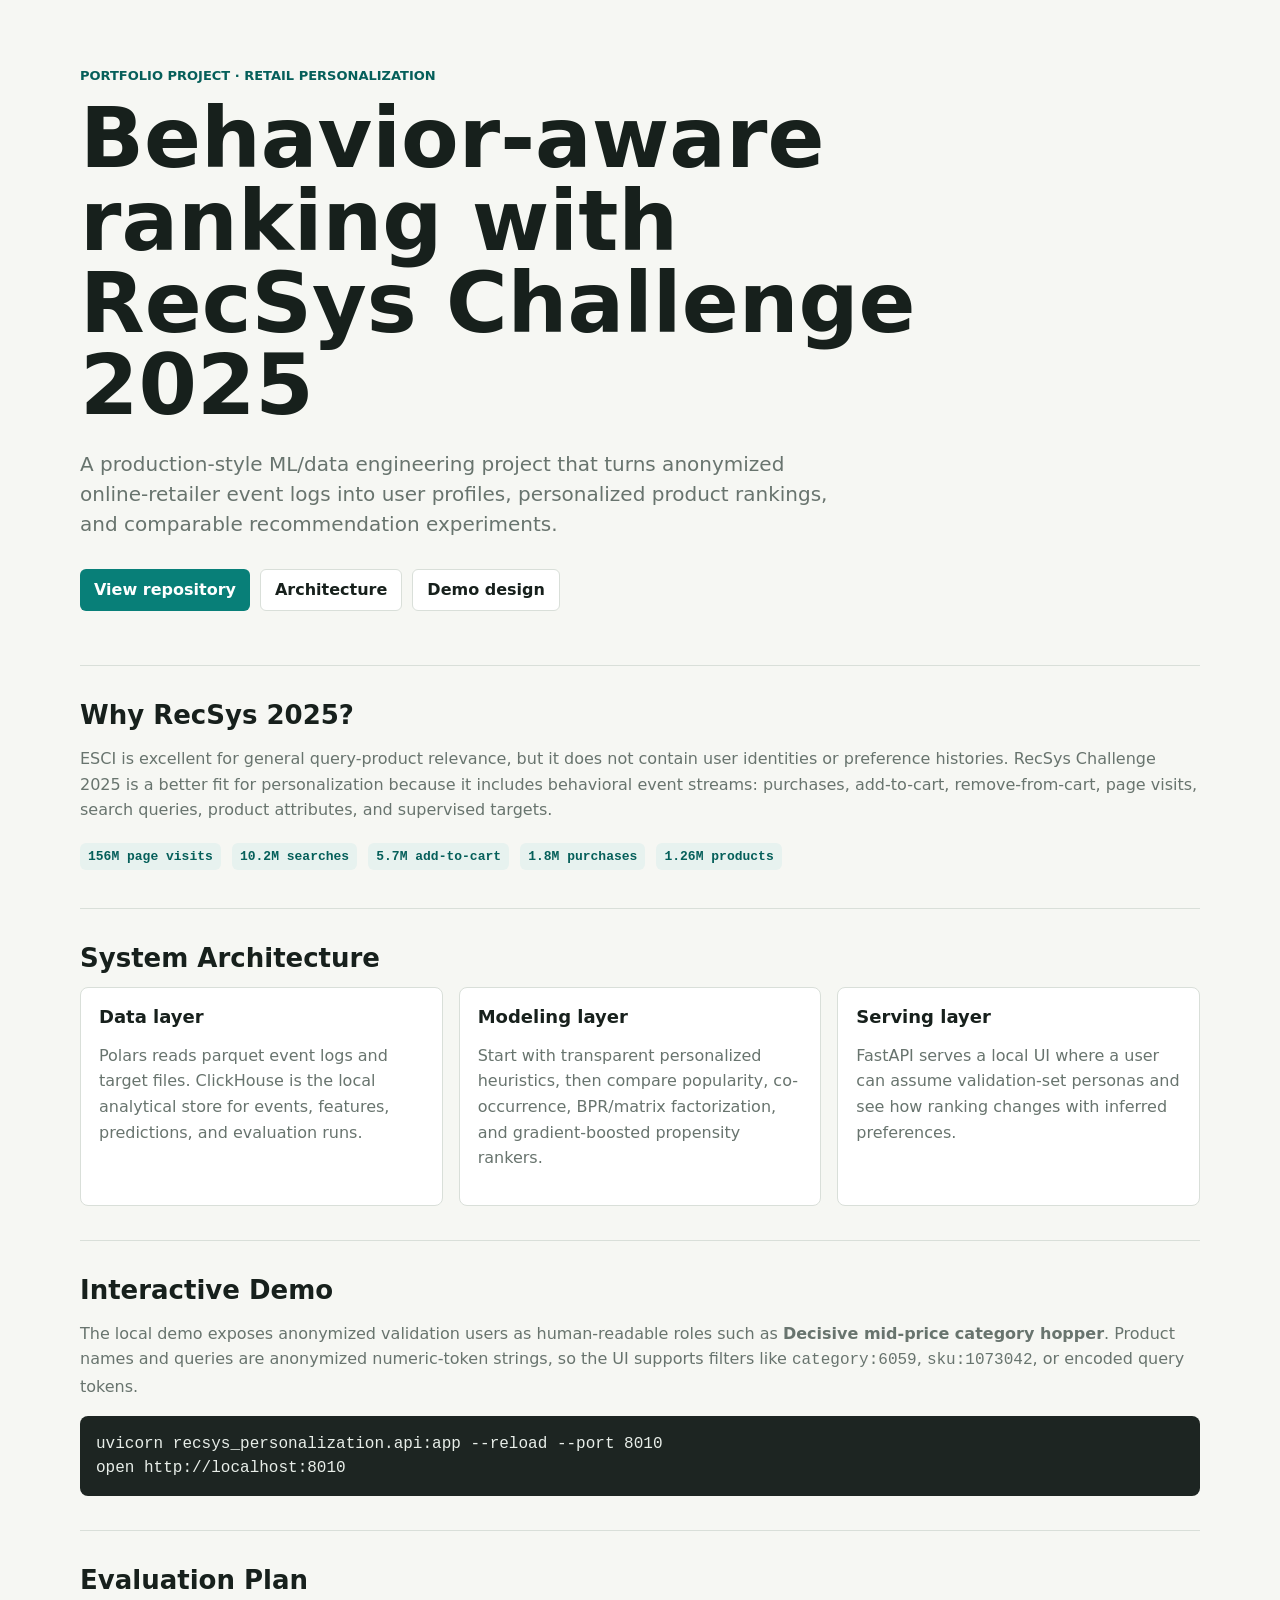
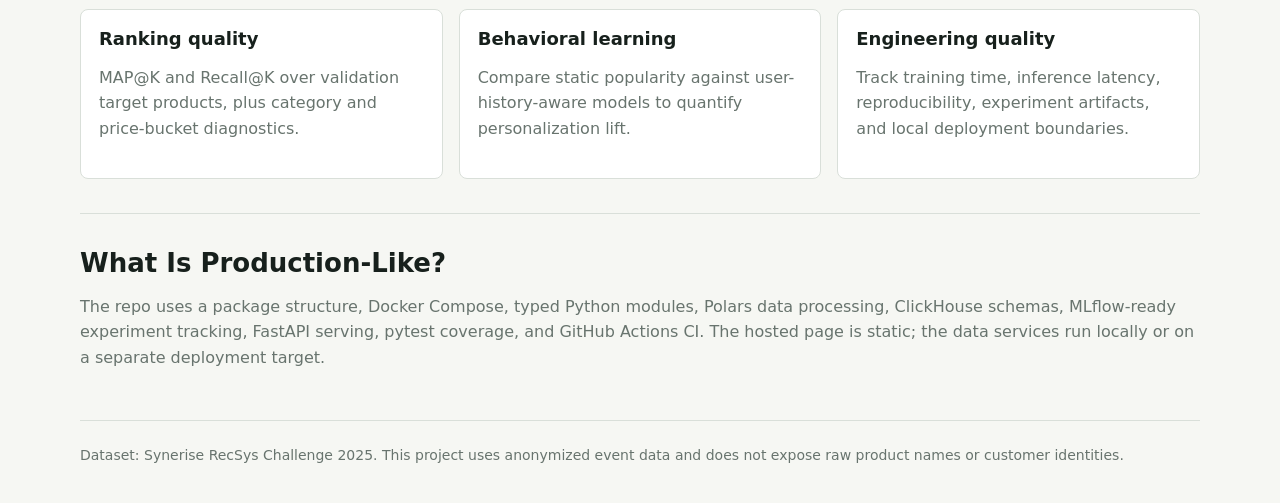
==== docs/index.html @ 31f0bd6b "Initial RecSys 2025 personalization project" ====
<!doctype html>
<html lang="en">
  <head>
    <meta charset="utf-8" />
    <meta name="viewport" content="width=device-width, initial-scale=1" />
    <title>RecSys 2025 Behavioral Personalization</title>
    <style>
      :root {
        color-scheme: light;
        --bg: #f6f7f3;
        --ink: #17201c;
        --muted: #68746e;
        --line: #d9dfd9;
        --panel: #ffffff;
        --accent: #087f78;
        --accent-dark: #055f5a;
        --soft: #e7f2ef;
      }

      * { box-sizing: border-box; }

      body {
        margin: 0;
        background: var(--bg);
        color: var(--ink);
        font-family: Inter, ui-sans-serif, system-ui, -apple-system, BlinkMacSystemFont, "Segoe UI", sans-serif;
      }

      main {
        width: min(1120px, calc(100vw - 40px));
        margin: 0 auto;
      }

      .hero {
        min-height: 74vh;
        display: grid;
        align-content: center;
        padding: 56px 0 44px;
        border-bottom: 1px solid var(--line);
      }

      .eyebrow {
        margin: 0 0 10px;
        color: var(--accent-dark);
        font-size: 13px;
        font-weight: 800;
        text-transform: uppercase;
      }

      h1 {
        max-width: 850px;
        margin: 0;
        font-size: clamp(42px, 7vw, 84px);
        line-height: 0.98;
      }

      .lede {
        max-width: 760px;
        margin: 22px 0 0;
        color: var(--muted);
        font-size: 20px;
        line-height: 1.5;
      }

      .actions {
        display: flex;
        flex-wrap: wrap;
        gap: 10px;
        margin-top: 30px;
      }

      a.button {
        display: inline-flex;
        align-items: center;
        min-height: 42px;
        padding: 0 14px;
        border-radius: 6px;
        background: var(--accent);
        color: white;
        font-weight: 800;
        text-decoration: none;
      }

      a.button.secondary {
        border: 1px solid var(--line);
        background: var(--panel);
        color: var(--ink);
      }

      section {
        padding: 34px 0;
        border-bottom: 1px solid var(--line);
      }

      h2 {
        margin: 0 0 14px;
        font-size: 26px;
      }

      p, li {
        color: var(--muted);
        line-height: 1.6;
      }

      .grid {
        display: grid;
        grid-template-columns: repeat(3, minmax(0, 1fr));
        gap: 16px;
      }

      .card {
        min-height: 170px;
        padding: 18px;
        border: 1px solid var(--line);
        border-radius: 8px;
        background: var(--panel);
      }

      .card h3 {
        margin: 0 0 8px;
        font-size: 18px;
      }

      .metric {
        display: inline-block;
        margin: 4px 6px 4px 0;
        padding: 6px 8px;
        border-radius: 6px;
        background: var(--soft);
        color: var(--accent-dark);
        font-family: ui-monospace, SFMono-Regular, Menlo, Consolas, monospace;
        font-size: 13px;
        font-weight: 800;
      }

      pre {
        overflow: auto;
        margin: 0;
        padding: 16px;
        border-radius: 8px;
        background: #1d2522;
        color: #e8eee9;
        line-height: 1.5;
      }

      code {
        font-family: ui-monospace, SFMono-Regular, Menlo, Consolas, monospace;
      }

      footer {
        padding: 26px 0 42px;
        color: var(--muted);
        font-size: 14px;
      }

      @media (max-width: 850px) {
        main { width: min(100vw - 24px, 1120px); }
        .hero { min-height: auto; }
        .grid { grid-template-columns: 1fr; }
      }
    </style>
  </head>
  <body>
    <main>
      <section class="hero">
        <p class="eyebrow">Portfolio project · retail personalization</p>
        <h1>Behavior-aware ranking with RecSys Challenge 2025</h1>
        <p class="lede">
          A production-style ML/data engineering project that turns anonymized online-retailer event logs into user profiles,
          personalized product rankings, and comparable recommendation experiments.
        </p>
        <div class="actions">
          <a class="button" href="https://github.com/dansok/recsys-2025-personalization">View repository</a>
          <a class="button secondary" href="#architecture">Architecture</a>
          <a class="button secondary" href="#demo">Demo design</a>
        </div>
      </section>

      <section>
        <h2>Why RecSys 2025?</h2>
        <p>
          ESCI is excellent for general query-product relevance, but it does not contain user identities or preference
          histories. RecSys Challenge 2025 is a better fit for personalization because it includes behavioral event streams:
          purchases, add-to-cart, remove-from-cart, page visits, search queries, product attributes, and supervised targets.
        </p>
        <div>
          <span class="metric">156M page visits</span>
          <span class="metric">10.2M searches</span>
          <span class="metric">5.7M add-to-cart</span>
          <span class="metric">1.8M purchases</span>
          <span class="metric">1.26M products</span>
        </div>
      </section>

      <section id="architecture">
        <h2>System Architecture</h2>
        <div class="grid">
          <div class="card">
            <h3>Data layer</h3>
            <p>Polars reads parquet event logs and target files. ClickHouse is the local analytical store for events, features, predictions, and evaluation runs.</p>
          </div>
          <div class="card">
            <h3>Modeling layer</h3>
            <p>Start with transparent personalized heuristics, then compare popularity, co-occurrence, BPR/matrix factorization, and gradient-boosted propensity rankers.</p>
          </div>
          <div class="card">
            <h3>Serving layer</h3>
            <p>FastAPI serves a local UI where a user can assume validation-set personas and see how ranking changes with inferred preferences.</p>
          </div>
        </div>
      </section>

      <section id="demo">
        <h2>Interactive Demo</h2>
        <p>
          The local demo exposes anonymized validation users as human-readable roles such as
          <strong>Decisive mid-price category hopper</strong>. Product names and queries are anonymized numeric-token
          strings, so the UI supports filters like <code>category:6059</code>, <code>sku:1073042</code>, or encoded query tokens.
        </p>
        <pre><code>uvicorn recsys_personalization.api:app --reload --port 8010
open http://localhost:8010</code></pre>
      </section>

      <section>
        <h2>Evaluation Plan</h2>
        <div class="grid">
          <div class="card">
            <h3>Ranking quality</h3>
            <p>MAP@K and Recall@K over validation target products, plus category and price-bucket diagnostics.</p>
          </div>
          <div class="card">
            <h3>Behavioral learning</h3>
            <p>Compare static popularity against user-history-aware models to quantify personalization lift.</p>
          </div>
          <div class="card">
            <h3>Engineering quality</h3>
            <p>Track training time, inference latency, reproducibility, experiment artifacts, and local deployment boundaries.</p>
          </div>
        </div>
      </section>

      <section>
        <h2>What Is Production-Like?</h2>
        <p>
          The repo uses a package structure, Docker Compose, typed Python modules, Polars data processing, ClickHouse schemas,
          MLflow-ready experiment tracking, FastAPI serving, pytest coverage, and GitHub Actions CI. The hosted page is static;
          the data services run locally or on a separate deployment target.
        </p>
      </section>

      <footer>
        Dataset: Synerise RecSys Challenge 2025. This project uses anonymized event data and does not expose raw product names or customer identities.
      </footer>
    </main>
  </body>
</html>
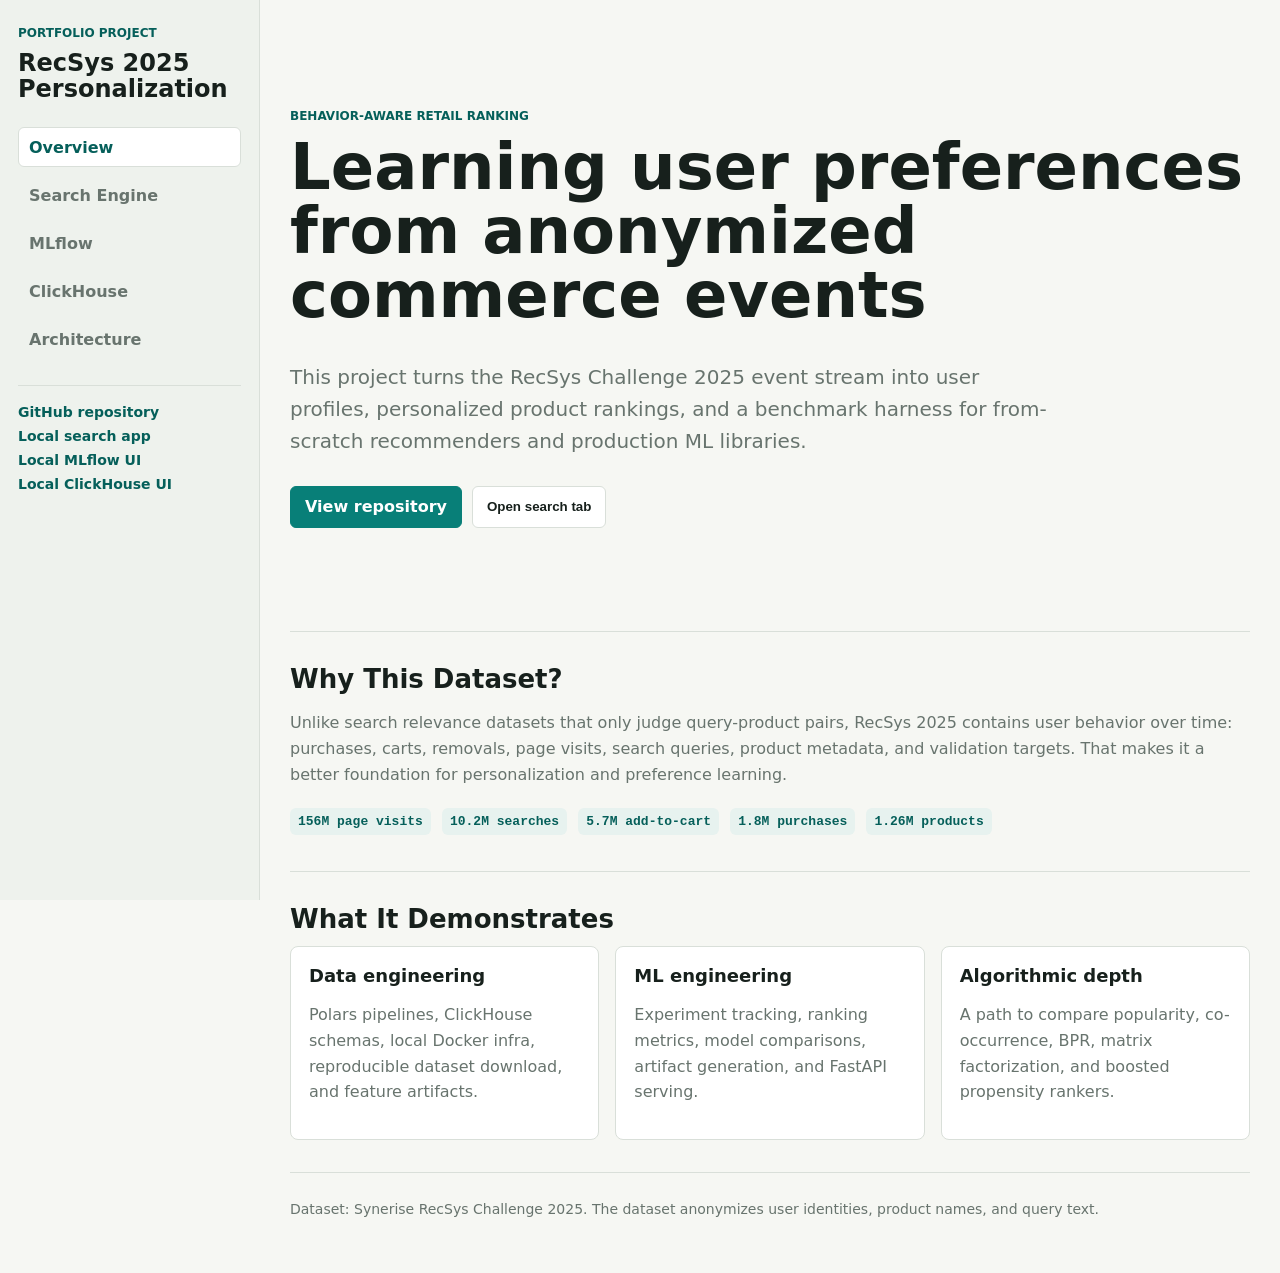
==== commit 0406898c: "Add tabbed project hub page" ====
--- a/docs/index.html
+++ b/docs/index.html
@@ -15,65 +15,159 @@
         --accent: #087f78;
         --accent-dark: #055f5a;
         --soft: #e7f2ef;
+        --code: #1d2522;
       }
 
       * { box-sizing: border-box; }
 
       body {
         margin: 0;
+        min-height: 100vh;
         background: var(--bg);
         color: var(--ink);
         font-family: Inter, ui-sans-serif, system-ui, -apple-system, BlinkMacSystemFont, "Segoe UI", sans-serif;
       }
 
-      main {
-        width: min(1120px, calc(100vw - 40px));
+      .app {
+        display: grid;
+        grid-template-columns: 260px minmax(0, 1fr);
+        min-height: 100vh;
+      }
+
+      .sidebar {
+        position: sticky;
+        top: 0;
+        height: 100vh;
+        padding: 24px 18px;
+        border-right: 1px solid var(--line);
+        background: #eef2ed;
+      }
+
+      .brand {
+        margin-bottom: 24px;
+      }
+
+      .eyebrow {
+        margin: 0 0 8px;
+        color: var(--accent-dark);
+        font-size: 12px;
+        font-weight: 800;
+        text-transform: uppercase;
+      }
+
+      .brand h1 {
+        margin: 0;
+        font-size: 24px;
+        line-height: 1.08;
+      }
+
+      .tab-list {
+        display: grid;
+        gap: 8px;
+      }
+
+      .tab-button {
+        width: 100%;
+        min-height: 40px;
+        padding: 0 10px;
+        border: 1px solid transparent;
+        border-radius: 6px;
+        background: transparent;
+        color: var(--muted);
+        font: inherit;
+        font-weight: 750;
+        text-align: left;
+        cursor: pointer;
+      }
+
+      .tab-button:hover {
+        color: var(--ink);
+        background: rgba(255, 255, 255, 0.65);
+      }
+
+      .tab-button.active {
+        border-color: var(--line);
+        background: var(--panel);
+        color: var(--accent-dark);
+      }
+
+      .side-links {
+        display: grid;
+        gap: 8px;
+        margin-top: 26px;
+        padding-top: 18px;
+        border-top: 1px solid var(--line);
+      }
+
+      .side-links a {
+        color: var(--accent-dark);
+        font-size: 14px;
+        font-weight: 750;
+        text-decoration: none;
+      }
+
+      .content {
+        width: min(1040px, calc(100vw - 320px));
+        padding: 38px 0 56px;
         margin: 0 auto;
       }
 
+      .tab-panel {
+        display: none;
+      }
+
+      .tab-panel.active {
+        display: block;
+      }
+
       .hero {
-        min-height: 74vh;
+        min-height: 66vh;
         display: grid;
         align-content: center;
-        padding: 56px 0 44px;
         border-bottom: 1px solid var(--line);
-      }
-
-      .eyebrow {
-        margin: 0 0 10px;
-        color: var(--accent-dark);
-        font-size: 13px;
-        font-weight: 800;
-        text-transform: uppercase;
-      }
-
-      h1 {
-        max-width: 850px;
-        margin: 0;
-        font-size: clamp(42px, 7vw, 84px);
-        line-height: 0.98;
+        padding-bottom: 34px;
+      }
+
+      h2 {
+        margin: 0 0 14px;
+        font-size: clamp(34px, 5vw, 68px);
+        line-height: 1;
+      }
+
+      h3 {
+        margin: 0 0 12px;
+        font-size: 26px;
+      }
+
+      h4 {
+        margin: 0 0 8px;
+        font-size: 18px;
+      }
+
+      p, li {
+        color: var(--muted);
+        line-height: 1.62;
       }
 
       .lede {
         max-width: 760px;
-        margin: 22px 0 0;
-        color: var(--muted);
+        margin: 20px 0 0;
         font-size: 20px;
-        line-height: 1.5;
       }
 
       .actions {
         display: flex;
         flex-wrap: wrap;
         gap: 10px;
-        margin-top: 30px;
-      }
-
-      a.button {
+        margin-top: 28px;
+      }
+
+      .button {
         display: inline-flex;
         align-items: center;
         min-height: 42px;
         padding: 0 14px;
+        border: 1px solid var(--accent);
         border-radius: 6px;
         background: var(--accent);
         color: white;
@@ -81,25 +175,15 @@
         text-decoration: none;
       }
 
-      a.button.secondary {
-        border: 1px solid var(--line);
+      .button.secondary {
+        border-color: var(--line);
         background: var(--panel);
         color: var(--ink);
       }
 
-      section {
-        padding: 34px 0;
+      section.block {
+        padding: 32px 0;
         border-bottom: 1px solid var(--line);
-      }
-
-      h2 {
-        margin: 0 0 14px;
-        font-size: 26px;
-      }
-
-      p, li {
-        color: var(--muted);
-        line-height: 1.6;
       }
 
       .grid {
@@ -108,17 +192,18 @@
         gap: 16px;
       }
 
+      .two-grid {
+        display: grid;
+        grid-template-columns: repeat(2, minmax(0, 1fr));
+        gap: 16px;
+      }
+
       .card {
-        min-height: 170px;
+        min-height: 154px;
         padding: 18px;
         border: 1px solid var(--line);
         border-radius: 8px;
         background: var(--panel);
-      }
-
-      .card h3 {
-        margin: 0 0 8px;
-        font-size: 18px;
       }
 
       .metric {
@@ -133,12 +218,42 @@
         font-weight: 800;
       }
 
+      .mock-browser {
+        overflow: hidden;
+        border: 1px solid var(--line);
+        border-radius: 8px;
+        background: var(--panel);
+      }
+
+      .mock-bar {
+        padding: 10px 12px;
+        border-bottom: 1px solid var(--line);
+        background: #eef2ed;
+        color: var(--muted);
+        font-size: 13px;
+        font-family: ui-monospace, SFMono-Regular, Menlo, Consolas, monospace;
+      }
+
+      .mock-body {
+        padding: 18px;
+      }
+
+      .persona-row {
+        padding: 12px 0;
+        border-bottom: 1px solid var(--line);
+      }
+
+      .persona-row strong {
+        display: block;
+        margin-bottom: 4px;
+      }
+
       pre {
         overflow: auto;
         margin: 0;
         padding: 16px;
         border-radius: 8px;
-        background: #1d2522;
+        background: var(--code);
         color: #e8eee9;
         line-height: 1.5;
       }
@@ -147,111 +262,301 @@
         font-family: ui-monospace, SFMono-Regular, Menlo, Consolas, monospace;
       }
 
+      .note {
+        padding: 14px;
+        border: 1px solid var(--line);
+        border-radius: 8px;
+        background: var(--panel);
+      }
+
+      .note strong {
+        color: var(--ink);
+      }
+
       footer {
-        padding: 26px 0 42px;
+        padding: 28px 0 0;
         color: var(--muted);
         font-size: 14px;
       }
 
-      @media (max-width: 850px) {
-        main { width: min(100vw - 24px, 1120px); }
-        .hero { min-height: auto; }
-        .grid { grid-template-columns: 1fr; }
+      @media (max-width: 900px) {
+        .app {
+          display: block;
+        }
+
+        .sidebar {
+          position: static;
+          height: auto;
+          border-right: 0;
+          border-bottom: 1px solid var(--line);
+        }
+
+        .tab-list {
+          grid-template-columns: repeat(2, minmax(0, 1fr));
+        }
+
+        .content {
+          width: min(100vw - 24px, 1040px);
+          padding-top: 24px;
+        }
+
+        .hero {
+          min-height: auto;
+        }
+
+        .grid,
+        .two-grid {
+          grid-template-columns: 1fr;
+        }
       }
     </style>
   </head>
   <body>
-    <main>
-      <section class="hero">
-        <p class="eyebrow">Portfolio project · retail personalization</p>
-        <h1>Behavior-aware ranking with RecSys Challenge 2025</h1>
-        <p class="lede">
-          A production-style ML/data engineering project that turns anonymized online-retailer event logs into user profiles,
-          personalized product rankings, and comparable recommendation experiments.
-        </p>
-        <div class="actions">
-          <a class="button" href="https://github.com/dansok/recsys-2025-personalization">View repository</a>
-          <a class="button secondary" href="#architecture">Architecture</a>
-          <a class="button secondary" href="#demo">Demo design</a>
+    <div class="app">
+      <aside class="sidebar">
+        <div class="brand">
+          <p class="eyebrow">Portfolio project</p>
+          <h1>RecSys 2025 Personalization</h1>
         </div>
-      </section>
-
-      <section>
-        <h2>Why RecSys 2025?</h2>
-        <p>
-          ESCI is excellent for general query-product relevance, but it does not contain user identities or preference
-          histories. RecSys Challenge 2025 is a better fit for personalization because it includes behavioral event streams:
-          purchases, add-to-cart, remove-from-cart, page visits, search queries, product attributes, and supervised targets.
-        </p>
-        <div>
-          <span class="metric">156M page visits</span>
-          <span class="metric">10.2M searches</span>
-          <span class="metric">5.7M add-to-cart</span>
-          <span class="metric">1.8M purchases</span>
-          <span class="metric">1.26M products</span>
+        <nav class="tab-list" aria-label="Project sections">
+          <button class="tab-button active" data-tab="landing">Overview</button>
+          <button class="tab-button" data-tab="search">Search Engine</button>
+          <button class="tab-button" data-tab="mlflow">MLflow</button>
+          <button class="tab-button" data-tab="clickhouse">ClickHouse</button>
+          <button class="tab-button" data-tab="architecture">Architecture</button>
+        </nav>
+        <div class="side-links">
+          <a href="https://github.com/dansok/recsys-2025-personalization">GitHub repository</a>
+          <a href="http://localhost:8010">Local search app</a>
+          <a href="http://localhost:5002">Local MLflow UI</a>
+          <a href="http://localhost:8124/play">Local ClickHouse UI</a>
         </div>
-      </section>
-
-      <section id="architecture">
-        <h2>System Architecture</h2>
-        <div class="grid">
-          <div class="card">
-            <h3>Data layer</h3>
-            <p>Polars reads parquet event logs and target files. ClickHouse is the local analytical store for events, features, predictions, and evaluation runs.</p>
-          </div>
-          <div class="card">
-            <h3>Modeling layer</h3>
-            <p>Start with transparent personalized heuristics, then compare popularity, co-occurrence, BPR/matrix factorization, and gradient-boosted propensity rankers.</p>
-          </div>
-          <div class="card">
-            <h3>Serving layer</h3>
-            <p>FastAPI serves a local UI where a user can assume validation-set personas and see how ranking changes with inferred preferences.</p>
-          </div>
-        </div>
-      </section>
-
-      <section id="demo">
-        <h2>Interactive Demo</h2>
-        <p>
-          The local demo exposes anonymized validation users as human-readable roles such as
-          <strong>Decisive mid-price category hopper</strong>. Product names and queries are anonymized numeric-token
-          strings, so the UI supports filters like <code>category:6059</code>, <code>sku:1073042</code>, or encoded query tokens.
-        </p>
-        <pre><code>uvicorn recsys_personalization.api:app --reload --port 8010
-open http://localhost:8010</code></pre>
-      </section>
-
-      <section>
-        <h2>Evaluation Plan</h2>
-        <div class="grid">
-          <div class="card">
-            <h3>Ranking quality</h3>
-            <p>MAP@K and Recall@K over validation target products, plus category and price-bucket diagnostics.</p>
-          </div>
-          <div class="card">
-            <h3>Behavioral learning</h3>
-            <p>Compare static popularity against user-history-aware models to quantify personalization lift.</p>
-          </div>
-          <div class="card">
-            <h3>Engineering quality</h3>
-            <p>Track training time, inference latency, reproducibility, experiment artifacts, and local deployment boundaries.</p>
-          </div>
-        </div>
-      </section>
-
-      <section>
-        <h2>What Is Production-Like?</h2>
-        <p>
-          The repo uses a package structure, Docker Compose, typed Python modules, Polars data processing, ClickHouse schemas,
-          MLflow-ready experiment tracking, FastAPI serving, pytest coverage, and GitHub Actions CI. The hosted page is static;
-          the data services run locally or on a separate deployment target.
-        </p>
-      </section>
-
-      <footer>
-        Dataset: Synerise RecSys Challenge 2025. This project uses anonymized event data and does not expose raw product names or customer identities.
-      </footer>
-    </main>
+      </aside>
+
+      <main class="content">
+        <article id="landing" class="tab-panel active">
+          <section class="hero">
+            <p class="eyebrow">Behavior-aware retail ranking</p>
+            <h2>Learning user preferences from anonymized commerce events</h2>
+            <p class="lede">
+              This project turns the RecSys Challenge 2025 event stream into user profiles, personalized product rankings,
+              and a benchmark harness for from-scratch recommenders and production ML libraries.
+            </p>
+            <div class="actions">
+              <a class="button" href="https://github.com/dansok/recsys-2025-personalization">View repository</a>
+              <button class="button secondary tab-link" data-tab="search">Open search tab</button>
+            </div>
+          </section>
+
+          <section class="block">
+            <h3>Why This Dataset?</h3>
+            <p>
+              Unlike search relevance datasets that only judge query-product pairs, RecSys 2025 contains user behavior over
+              time: purchases, carts, removals, page visits, search queries, product metadata, and validation targets.
+              That makes it a better foundation for personalization and preference learning.
+            </p>
+            <div>
+              <span class="metric">156M page visits</span>
+              <span class="metric">10.2M searches</span>
+              <span class="metric">5.7M add-to-cart</span>
+              <span class="metric">1.8M purchases</span>
+              <span class="metric">1.26M products</span>
+            </div>
+          </section>
+
+          <section class="block">
+            <h3>What It Demonstrates</h3>
+            <div class="grid">
+              <div class="card">
+                <h4>Data engineering</h4>
+                <p>Polars pipelines, ClickHouse schemas, local Docker infra, reproducible dataset download, and feature artifacts.</p>
+              </div>
+              <div class="card">
+                <h4>ML engineering</h4>
+                <p>Experiment tracking, ranking metrics, model comparisons, artifact generation, and FastAPI serving.</p>
+              </div>
+              <div class="card">
+                <h4>Algorithmic depth</h4>
+                <p>A path to compare popularity, co-occurrence, BPR, matrix factorization, and boosted propensity rankers.</p>
+              </div>
+            </div>
+          </section>
+        </article>
+
+        <article id="search" class="tab-panel">
+          <section class="block">
+            <h3>Personalized Search Engine</h3>
+            <p>
+              The interactive local app lets you assume a validation-set user role, then reranks products using the selected
+              user's inferred category affinity, price profile, recent query tokens, and product interaction history.
+            </p>
+            <div class="actions">
+              <a class="button" href="http://localhost:8010">Open local FastAPI demo</a>
+              <a class="button secondary" href="https://github.com/dansok/recsys-2025-personalization/tree/main/frontend">View frontend source</a>
+            </div>
+          </section>
+
+          <section class="block">
+            <div class="mock-browser">
+              <div class="mock-bar">http://localhost:8010 · Personalized retail search</div>
+              <div class="mock-body">
+                <div class="persona-row">
+                  <strong>Decisive mid-price category hopper</strong>
+                  <p>177 validation purchases, 28 categories, usually price bucket 39.7, strongest category 6059</p>
+                </div>
+                <div class="persona-row">
+                  <strong>Decisive value category loyalist</strong>
+                  <p>173 validation purchases, 14 categories, usually price bucket 5.7, strongest category 1966</p>
+                </div>
+                <div class="persona-row">
+                  <strong>Search input examples</strong>
+                  <p><code>category:6059</code>, <code>sku:1073042</code>, or anonymized numeric query tokens.</p>
+                </div>
+              </div>
+            </div>
+          </section>
+
+          <section class="block">
+            <h3>Run Locally</h3>
+            <pre><code>cd /Users/dsokolsky/PycharmProjects/recsys-2025-personalization
+.venv/bin/uvicorn recsys_personalization.api:app --reload --port 8010</code></pre>
+            <p class="note">
+              <strong>Hosted page limitation:</strong> GitHub Pages is static, so this tab links to the local FastAPI app.
+              A public live backend could be hosted separately on Render, Fly.io, Cloud Run, or similar.
+            </p>
+          </section>
+        </article>
+
+        <article id="mlflow" class="tab-panel">
+          <section class="block">
+            <h3>MLflow Experiment Tracking</h3>
+            <p>
+              MLflow is the experiment ledger for model comparisons: parameters, ranking metrics, artifacts, and model files.
+              The local stack exposes MLflow on port <code>5002</code>.
+            </p>
+            <div class="actions">
+              <a class="button" href="http://localhost:5002">Open local MLflow UI</a>
+              <a class="button secondary" href="https://dagshub.com/docs/integration_guide/mlflow_tracking/">Hosted MLflow option</a>
+            </div>
+          </section>
+
+          <section class="block">
+            <h3>Local Startup</h3>
+            <pre><code>docker compose up -d mlflow
+open http://localhost:5002</code></pre>
+          </section>
+
+          <section class="block">
+            <h3>Portfolio Hosting Recommendation</h3>
+            <p>
+              For a permanent public portfolio, use a static GitHub Pages demo plus DagsHub-hosted MLflow if you want public
+              experiment tracking. Keeping the MLflow server local avoids paying to keep infrastructure warm.
+            </p>
+          </section>
+        </article>
+
+        <article id="clickhouse" class="tab-panel">
+          <section class="block">
+            <h3>ClickHouse Analytical Store</h3>
+            <p>
+              ClickHouse stores event data, user features, predictions, and evaluation outputs in the local production-like
+              pipeline. It is intentionally local-first because the public demo does not need arbitrary database queries.
+            </p>
+            <div class="actions">
+              <a class="button" href="http://localhost:8124/play">Open local ClickHouse UI</a>
+              <a class="button secondary" href="https://clickhouse.com/docs">ClickHouse docs</a>
+            </div>
+          </section>
+
+          <section class="block">
+            <h3>Local Startup</h3>
+            <pre><code>docker compose up -d clickhouse
+.venv/bin/recsys schema apply
+open http://localhost:8124/play</code></pre>
+          </section>
+
+          <section class="block">
+            <h3>Why Not Host It Here?</h3>
+            <p>
+              GitHub Pages cannot run databases. A hosted ClickHouse service is useful for real analytics workloads, but for
+              a small portfolio demo it is simpler and more robust to publish static artifacts or use a tiny DuckDB/SQLite
+              backend elsewhere.
+            </p>
+          </section>
+        </article>
+
+        <article id="architecture" class="tab-panel">
+          <section class="block">
+            <h3>Architecture</h3>
+            <div class="grid">
+              <div class="card">
+                <h4>Raw data</h4>
+                <p>RecSys parquet event files and target labels are stored locally under <code>data/raw</code>.</p>
+              </div>
+              <div class="card">
+                <h4>Processing</h4>
+                <p>Polars builds user/item features and static demo artifacts from event history.</p>
+              </div>
+              <div class="card">
+                <h4>Storage</h4>
+                <p>ClickHouse is the analytical feature/evaluation store for local reproducible runs.</p>
+              </div>
+              <div class="card">
+                <h4>Tracking</h4>
+                <p>MLflow records model parameters, metrics, and artifacts for each experiment.</p>
+              </div>
+              <div class="card">
+                <h4>Serving</h4>
+                <p>FastAPI serves the local personalized search UI and ranking endpoints.</p>
+              </div>
+              <div class="card">
+                <h4>Publishing</h4>
+                <p>GitHub Pages hosts this static project hub and can later host precomputed demo JSON.</p>
+              </div>
+            </div>
+          </section>
+
+          <section class="block">
+            <h3>Roadmap</h3>
+            <div class="two-grid">
+              <div class="card">
+                <h4>From-scratch models</h4>
+                <p>Popularity, item-item co-occurrence, matrix factorization, and BPR trained/evaluated on validation targets.</p>
+              </div>
+              <div class="card">
+                <h4>Library baselines</h4>
+                <p>LightGBM propensity ranker and optional neural embedding models tracked through MLflow.</p>
+              </div>
+            </div>
+          </section>
+        </article>
+
+        <footer>
+          Dataset: Synerise RecSys Challenge 2025. The dataset anonymizes user identities, product names, and query text.
+        </footer>
+      </main>
+    </div>
+
+    <script>
+      const buttons = [...document.querySelectorAll(".tab-button, .tab-link")];
+      const panels = [...document.querySelectorAll(".tab-panel")];
+
+      function activate(tabId) {
+        panels.forEach((panel) => panel.classList.toggle("active", panel.id === tabId));
+        document.querySelectorAll(".tab-button").forEach((button) => {
+          button.classList.toggle("active", button.dataset.tab === tabId);
+        });
+        history.replaceState(null, "", `#${tabId}`);
+        window.scrollTo({ top: 0, behavior: "instant" });
+      }
+
+      buttons.forEach((button) => {
+        button.addEventListener("click", () => activate(button.dataset.tab));
+      });
+
+      const initial = location.hash.replace("#", "");
+      if (initial && document.getElementById(initial)) activate(initial);
+    </script>
   </body>
 </html>
 
